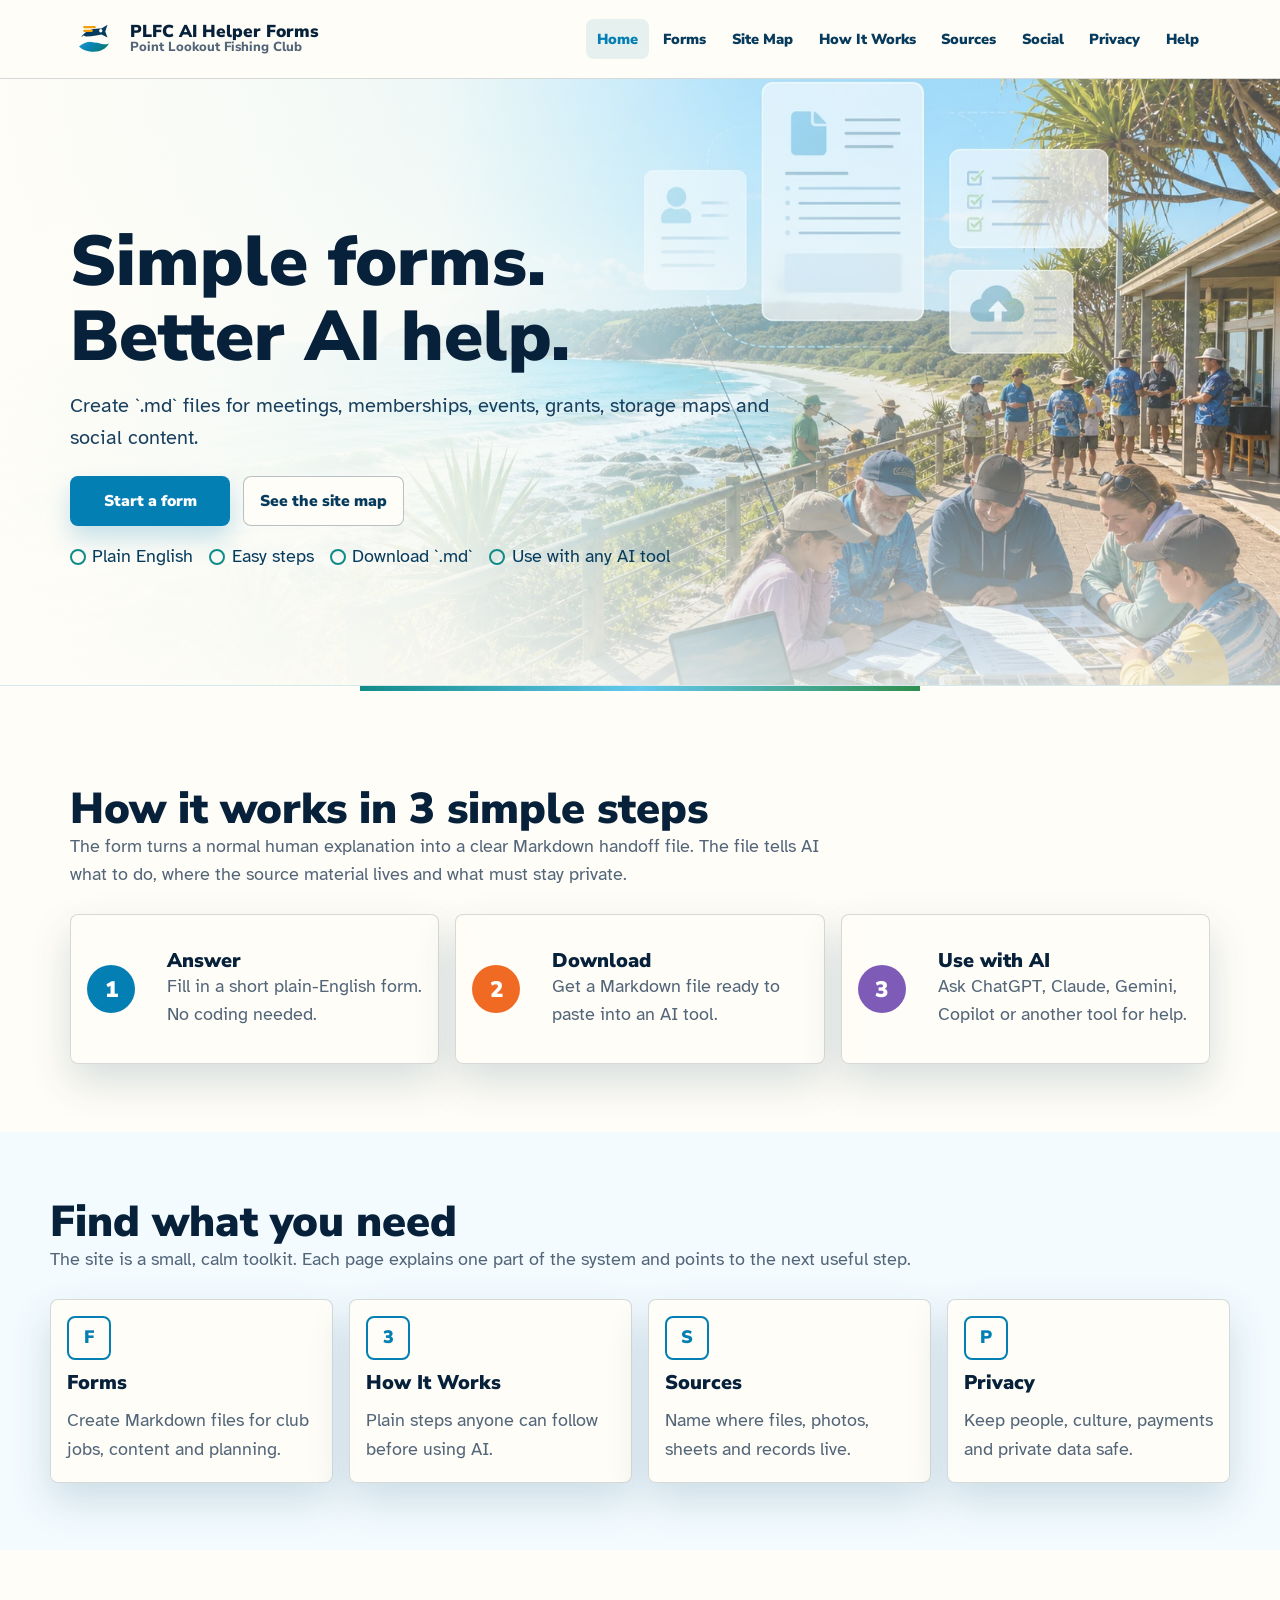
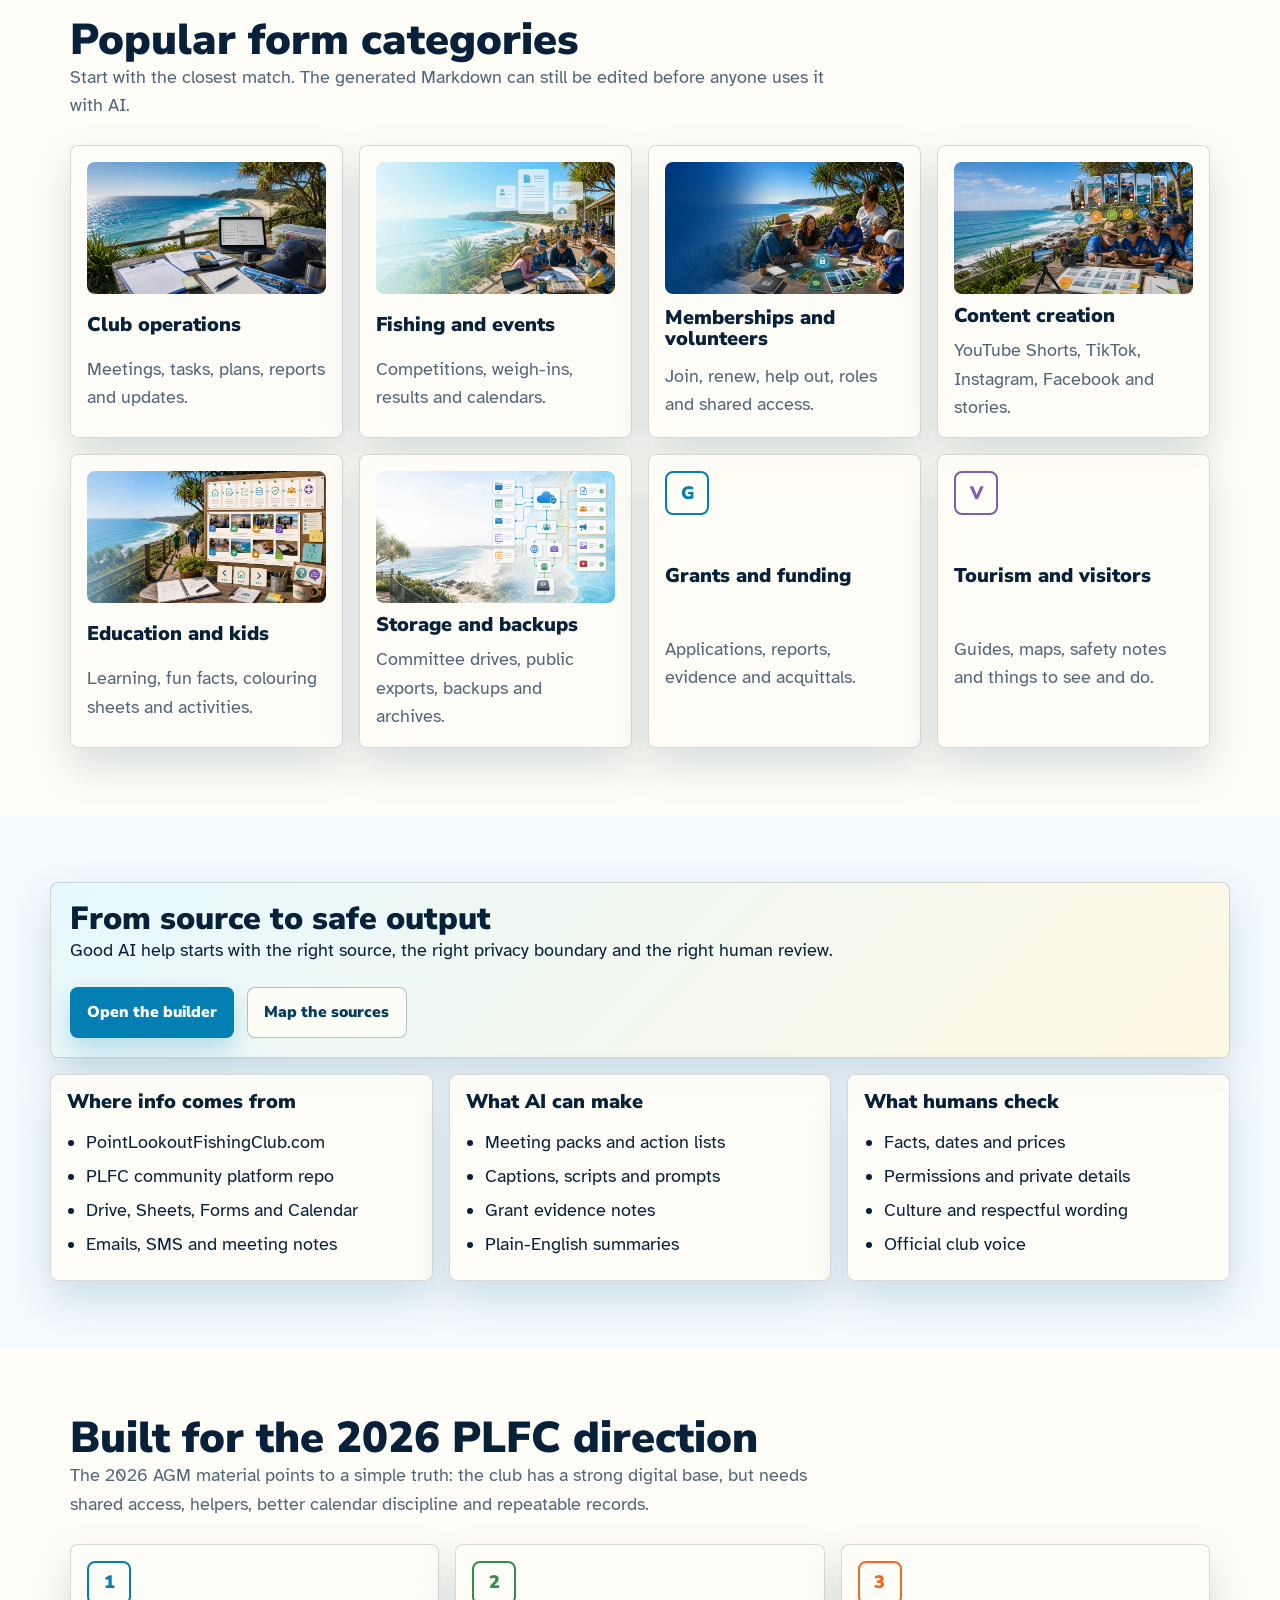
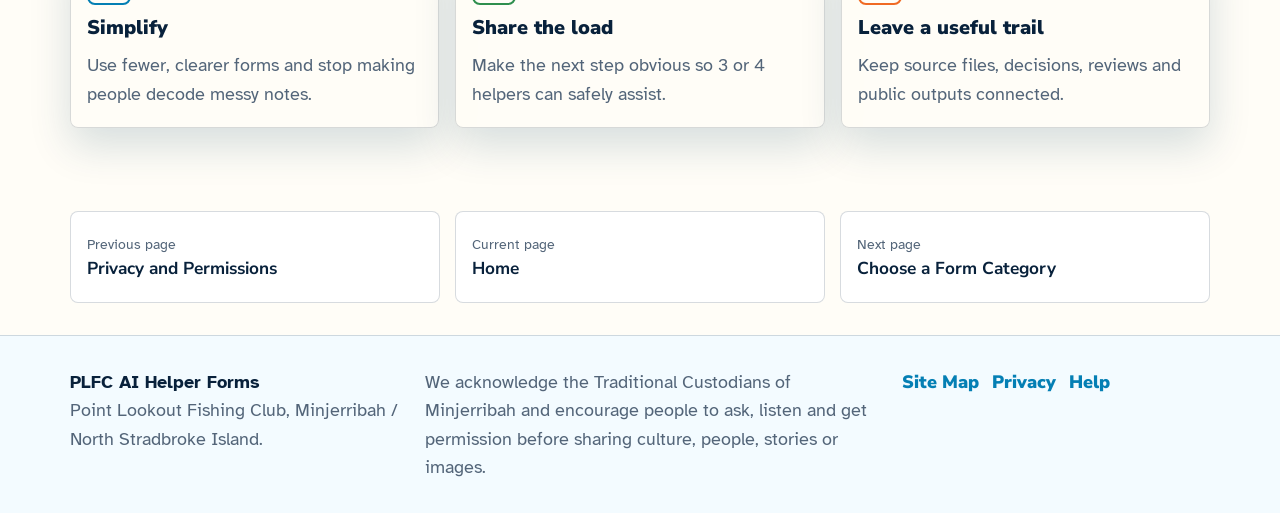
==== index.html @ 78226b27 "Create PLFC AI helper forms site" ====
<!doctype html>
<html lang="en-AU">
  <head>
    <meta charset="utf-8">
    <meta name="viewport" content="width=device-width, initial-scale=1">
    <meta name="description" content="Plain-English Point Lookout Fishing Club forms that create AI-ready Markdown files for meetings, memberships, events, grants, storage maps and social content.">
    <meta property="og:title" content="PLFC AI Helper Forms">
    <meta property="og:description" content="Simple forms. Better AI help. Create .md files for club work, content and community records.">
    <meta property="og:image" content="assets/hero-home.webp">
    <title>PLFC AI Helper Forms</title>
    <link rel="icon" type="image/svg+xml" href="assets/favicon.svg">
    <link rel="preconnect" href="https://fonts.googleapis.com">
    <link rel="preconnect" href="https://fonts.gstatic.com" crossorigin>
    <link href="https://fonts.googleapis.com/css2?family=Atkinson+Hyperlegible:wght@400;700&family=Nunito+Sans:wght@700;800;900&display=swap" rel="stylesheet">
    <link rel="stylesheet" href="styles.css">
  </head>
  <body>
    <a class="skip-link" href="#main">Skip to content</a>
    <header class="site-header">
      <nav class="nav" aria-label="Main navigation">
        <a class="brand-mark" href="index.html" aria-label="PLFC AI Helper Forms home">
          <img src="assets/favicon.svg" alt="" width="48" height="48">
          <span class="brand-text"><strong>PLFC AI Helper Forms</strong><span>Point Lookout Fishing Club</span></span>
        </a>
        <button class="nav-toggle" type="button" aria-expanded="false" aria-controls="nav-links">Menu</button>
        <div class="nav-links" id="nav-links">
          <a href="index.html" aria-current="page">Home</a>
          <a href="pages/forms.html">Forms</a>
          <a href="pages/site-map.html">Site Map</a>
          <a href="pages/how-it-works.html">How It Works</a>
          <a href="pages/source-storage.html">Sources</a>
          <a href="pages/social-content.html">Social</a>
          <a href="pages/privacy-permissions.html">Privacy</a>
          <a href="pages/help.html">Help</a>
        </div>
      </nav>
    </header>

    <main id="main">
      <section class="hero" aria-labelledby="hero-title">
        <img class="hero-image" src="assets/hero-home.webp" alt="Daylight Point Lookout shoreline with a fishing club group reviewing simple AI helper forms" width="1792" height="1024">
        <div class="hero-tint"></div>
        <div class="hero-copy">
          <h1 id="hero-title">Simple forms. Better AI help.</h1>
          <p class="hero-lede">Create `.md` files for meetings, memberships, events, grants, storage maps and social content.</p>
          <div class="hero-actions">
            <a class="button primary" href="pages/forms.html">Start a form</a>
            <a class="button secondary" href="pages/site-map.html">See the site map</a>
          </div>
          <ul class="quick-points" aria-label="Quick benefits">
            <li>Plain English</li>
            <li>Easy steps</li>
            <li>Download `.md`</li>
            <li>Use with any AI tool</li>
          </ul>
        </div>
      </section>
      <div class="wave-divider" aria-hidden="true"></div>

      <section class="section" aria-labelledby="steps-title">
        <div class="section-heading">
          <h2 id="steps-title">How it works in 3 simple steps</h2>
          <p>The form turns a normal human explanation into a clear Markdown handoff file. The file tells AI what to do, where the source material lives and what must stay private.</p>
        </div>
        <div class="step-grid">
          <article class="step-card">
            <span class="step-number">1</span>
            <div>
              <h3>Answer</h3>
              <p>Fill in a short plain-English form. No coding needed.</p>
            </div>
          </article>
          <article class="step-card">
            <span class="step-number">2</span>
            <div>
              <h3>Download</h3>
              <p>Get a Markdown file ready to paste into an AI tool.</p>
            </div>
          </article>
          <article class="step-card">
            <span class="step-number">3</span>
            <div>
              <h3>Use with AI</h3>
              <p>Ask ChatGPT, Claude, Gemini, Copilot or another tool for help.</p>
            </div>
          </article>
        </div>
      </section>

      <section class="section tint" aria-labelledby="map-title">
        <div class="section-heading">
          <h2 id="map-title">Find what you need</h2>
          <p>The site is a small, calm toolkit. Each page explains one part of the system and points to the next useful step.</p>
        </div>
        <div class="sitemap-grid">
          <a class="page-card" href="pages/forms.html">
            <span class="card-icon">F</span>
            <h3>Forms</h3>
            <p>Create Markdown files for club jobs, content and planning.</p>
          </a>
          <a class="page-card" href="pages/how-it-works.html">
            <span class="card-icon">3</span>
            <h3>How It Works</h3>
            <p>Plain steps anyone can follow before using AI.</p>
          </a>
          <a class="page-card" href="pages/source-storage.html">
            <span class="card-icon">S</span>
            <h3>Sources</h3>
            <p>Name where files, photos, sheets and records live.</p>
          </a>
          <a class="page-card" href="pages/privacy-permissions.html">
            <span class="card-icon">P</span>
            <h3>Privacy</h3>
            <p>Keep people, culture, payments and private data safe.</p>
          </a>
        </div>
      </section>

      <section class="section" aria-labelledby="forms-title">
        <div class="section-heading">
          <h2 id="forms-title">Popular form categories</h2>
          <p>Start with the closest match. The generated Markdown can still be edited before anyone uses it with AI.</p>
        </div>
        <div class="form-grid">
          <article class="card">
            <img src="assets/hero-forms.webp" alt="Forms, notes and club materials on a coastal table" width="1792" height="1024">
            <h3>Club operations</h3>
            <p>Meetings, tasks, plans, reports and updates.</p>
          </article>
          <article class="card">
            <img src="assets/hero-home.webp" alt="Fishing club group near the shoreline" width="1792" height="1024">
            <h3>Fishing and events</h3>
            <p>Competitions, weigh-ins, results and calendars.</p>
          </article>
          <article class="card">
            <img src="assets/hero-privacy.webp" alt="Community group discussing permission and privacy by the coast" width="1792" height="1024">
            <h3>Memberships and volunteers</h3>
            <p>Join, renew, help out, roles and shared access.</p>
          </article>
          <article class="card">
            <img src="assets/hero-social.webp" alt="Fishing club social media content planning table by the sea" width="1792" height="1024">
            <h3>Content creation</h3>
            <p>YouTube Shorts, TikTok, Instagram, Facebook and stories.</p>
          </article>
          <article class="card">
            <img src="assets/hero-sitemap.webp" alt="Noticeboard cards and page map by a coastal walking track" width="1792" height="1024">
            <h3>Education and kids</h3>
            <p>Learning, fun facts, colouring sheets and activities.</p>
          </article>
          <article class="card">
            <img src="assets/hero-storage.webp" alt="Source and storage map over a shoreline background" width="1792" height="1024">
            <h3>Storage and backups</h3>
            <p>Committee drives, public exports, backups and archives.</p>
          </article>
          <article class="card">
            <span class="card-icon">G</span>
            <h3>Grants and funding</h3>
            <p>Applications, reports, evidence and acquittals.</p>
          </article>
          <article class="card">
            <span class="card-icon">V</span>
            <h3>Tourism and visitors</h3>
            <p>Guides, maps, safety notes and things to see and do.</p>
          </article>
        </div>
      </section>

      <section class="section tint" aria-labelledby="workflow-title">
        <div class="workflow">
          <div class="notice-panel">
            <h2 id="workflow-title">From source to safe output</h2>
            <p>Good AI help starts with the right source, the right privacy boundary and the right human review.</p>
            <div class="inline-actions">
              <a class="button primary" href="pages/forms.html">Open the builder</a>
              <a class="button secondary" href="pages/source-storage.html">Map the sources</a>
            </div>
          </div>
          <div class="source-grid">
            <article class="source-card">
              <h3>Where info comes from</h3>
              <ul>
                <li>PointLookoutFishingClub.com</li>
                <li>PLFC community platform repo</li>
                <li>Drive, Sheets, Forms and Calendar</li>
                <li>Emails, SMS and meeting notes</li>
              </ul>
            </article>
            <article class="source-card">
              <h3>What AI can make</h3>
              <ul>
                <li>Meeting packs and action lists</li>
                <li>Captions, scripts and prompts</li>
                <li>Grant evidence notes</li>
                <li>Plain-English summaries</li>
              </ul>
            </article>
            <article class="source-card">
              <h3>What humans check</h3>
              <ul>
                <li>Facts, dates and prices</li>
                <li>Permissions and private details</li>
                <li>Culture and respectful wording</li>
                <li>Official club voice</li>
              </ul>
            </article>
          </div>
        </div>
      </section>

      <section class="section" aria-labelledby="direction-title">
        <div class="section-heading">
          <h2 id="direction-title">Built for the 2026 PLFC direction</h2>
          <p>The 2026 AGM material points to a simple truth: the club has a strong digital base, but needs shared access, helpers, better calendar discipline and repeatable records.</p>
        </div>
        <div class="source-grid">
          <article class="info-card">
            <span class="mini-icon">1</span>
            <h3>Simplify</h3>
            <p>Use fewer, clearer forms and stop making people decode messy notes.</p>
          </article>
          <article class="info-card">
            <span class="mini-icon">2</span>
            <h3>Share the load</h3>
            <p>Make the next step obvious so 3 or 4 helpers can safely assist.</p>
          </article>
          <article class="info-card">
            <span class="mini-icon">3</span>
            <h3>Leave a useful trail</h3>
            <p>Keep source files, decisions, reviews and public outputs connected.</p>
          </article>
        </div>
      </section>

      <nav class="page-trail" aria-label="Page navigation">
        <a href="pages/privacy-permissions.html"><span>Previous page</span><strong>Privacy and Permissions</strong></a>
        <a href="index.html" aria-current="page"><span>Current page</span><strong>Home</strong></a>
        <a href="pages/forms.html"><span>Next page</span><strong>Choose a Form Category</strong></a>
      </nav>
    </main>

    <footer class="site-footer">
      <div class="footer-inner">
        <div>
          <strong>PLFC AI Helper Forms</strong>
          <p>Point Lookout Fishing Club, Minjerribah / North Stradbroke Island.</p>
        </div>
        <p>We acknowledge the Traditional Custodians of Minjerribah and encourage people to ask, listen and get permission before sharing culture, people, stories or images.</p>
        <div class="footer-links">
          <a href="pages/site-map.html">Site Map</a>
          <a href="pages/privacy-permissions.html">Privacy</a>
          <a href="pages/help.html">Help</a>
        </div>
      </div>
    </footer>
    <button class="to-top" type="button" data-to-top>Back to top</button>
    <script src="script.js"></script>
  </body>
</html>
---- styles.css ----
:root {
  --ink: #08213b;
  --deep: #063b5d;
  --ocean: #047fb4;
  --sky: #63c9ee;
  --pale-sky: #dff6ff;
  --teal: #118b88;
  --green: #2f8f4e;
  --leaf: #78b84f;
  --gold: #f5a623;
  --orange: #f06a24;
  --purple: #7f5bb8;
  --sand: #fff6df;
  --shell: #fffdf7;
  --soft: #f3fbff;
  --line: rgba(8, 33, 59, 0.16);
  --line-strong: rgba(8, 33, 59, 0.28);
  --muted: #536579;
  --shadow: 0 18px 42px rgba(7, 64, 92, 0.16);
  --heading: "Nunito Sans", "Avenir Next", Arial, sans-serif;
  --body: "Atkinson Hyperlegible", "Source Sans 3", Arial, sans-serif;
  --mono: "Cascadia Mono", "Consolas", monospace;
  --max-width: 1180px;
  --radius: 8px;
}

* {
  box-sizing: border-box;
}

html {
  scroll-behavior: smooth;
  scroll-padding-top: 6rem;
}

body {
  margin: 0;
  background: var(--shell);
  color: var(--ink);
  font-family: var(--body);
  font-size: 18px;
  line-height: 1.58;
}

img {
  display: block;
  height: auto;
  max-width: 100%;
}

a {
  color: inherit;
}

code,
pre,
.markdown-output {
  font-family: var(--mono);
}

[hidden] {
  display: none !important;
}

.skip-link {
  background: var(--gold);
  color: var(--ink);
  font-weight: 800;
  left: 1rem;
  padding: 0.7rem 0.9rem;
  position: absolute;
  top: -4rem;
  z-index: 50;
}

.skip-link:focus {
  top: 1rem;
}

.site-header {
  background: rgba(255, 253, 247, 0.94);
  border-bottom: 1px solid var(--line);
  position: sticky;
  top: 0;
  z-index: 20;
}

.nav {
  align-items: center;
  display: flex;
  gap: 1rem;
  justify-content: space-between;
  margin: 0 auto;
  max-width: var(--max-width);
  min-height: 78px;
  padding: 0.75rem 1.25rem;
}

.brand-mark {
  align-items: center;
  display: inline-flex;
  gap: 0.75rem;
  text-decoration: none;
}

.brand-mark img {
  height: 48px;
  width: 48px;
}

.brand-text {
  display: grid;
  font-family: var(--heading);
  line-height: 1.05;
}

.brand-text strong {
  font-size: 1.08rem;
  font-weight: 900;
}

.brand-text span {
  color: var(--muted);
  font-size: 0.82rem;
  font-weight: 800;
}

.nav-links {
  align-items: center;
  display: flex;
  flex-wrap: wrap;
  gap: 0.2rem;
}

.nav-links a {
  border-radius: var(--radius);
  color: var(--deep);
  font-family: var(--heading);
  font-size: 0.91rem;
  font-weight: 900;
  padding: 0.55rem 0.7rem;
  text-decoration: none;
}

.nav-links a:hover,
.nav-links a:focus,
.nav-links a[aria-current="page"] {
  background: rgba(4, 127, 180, 0.1);
  color: var(--ocean);
}

.nav-toggle {
  background: var(--shell);
  border: 1px solid var(--line-strong);
  border-radius: var(--radius);
  color: var(--deep);
  display: none;
  font-family: var(--heading);
  font-weight: 900;
  min-height: 42px;
  padding: 0.55rem 0.75rem;
}

.hero,
.page-hero {
  align-items: center;
  display: grid;
  min-height: 640px;
  overflow: hidden;
  position: relative;
}

.hero-image,
.hero-tint {
  height: 100%;
  inset: 0;
  position: absolute;
  width: 100%;
}

.hero-image {
  object-fit: cover;
  object-position: center;
}

.hero-tint {
  background:
    linear-gradient(90deg, rgba(255, 253, 247, 0.94) 0%, rgba(255, 253, 247, 0.77) 34%, rgba(223, 246, 255, 0.36) 58%, rgba(255, 253, 247, 0.08) 100%),
    linear-gradient(0deg, rgba(255, 253, 247, 0.82) 0%, rgba(255, 253, 247, 0.08) 42%, rgba(255, 253, 247, 0.24) 100%);
}

.page-hero .hero-tint {
  background:
    linear-gradient(90deg, rgba(255, 253, 247, 0.95) 0%, rgba(255, 253, 247, 0.78) 38%, rgba(223, 246, 255, 0.28) 68%, rgba(255, 253, 247, 0.05) 100%),
    linear-gradient(0deg, rgba(255, 253, 247, 0.7), rgba(255, 253, 247, 0.1));
}

.hero-copy {
  margin: 0 auto;
  max-width: var(--max-width);
  padding: 6rem 1.25rem 5rem;
  position: relative;
  width: 100%;
  z-index: 1;
}

.hero-copy > * {
  max-width: 700px;
}

h1,
h2,
h3 {
  font-family: var(--heading);
  letter-spacing: 0;
  line-height: 1.06;
  margin: 0;
}

h1 {
  font-size: 4.4rem;
  font-weight: 900;
}

h2 {
  font-size: 2.7rem;
  font-weight: 900;
}

h3 {
  font-size: 1.24rem;
  font-weight: 900;
}

p {
  margin: 0;
}

.hero-lede {
  color: #183f5d;
  font-size: 1.24rem;
  margin-top: 1rem;
}

.hero-actions,
.inline-actions,
.builder-actions {
  align-items: center;
  display: flex;
  flex-wrap: wrap;
  gap: 0.8rem;
  margin-top: 1.4rem;
}

.button {
  align-items: center;
  border: 1px solid transparent;
  border-radius: var(--radius);
  cursor: pointer;
  display: inline-flex;
  font-family: var(--heading);
  font-size: 0.98rem;
  font-weight: 900;
  justify-content: center;
  min-height: 48px;
  min-width: 10rem;
  padding: 0.75rem 1rem;
  text-decoration: none;
}

.button.primary {
  background: var(--ocean);
  color: white;
  box-shadow: 0 12px 24px rgba(4, 127, 180, 0.22);
}

.button.secondary {
  background: rgba(255, 253, 247, 0.88);
  border-color: var(--line-strong);
  color: var(--deep);
}

.button.gold {
  background: var(--gold);
  color: var(--ink);
}

.button.danger {
  background: rgba(240, 106, 36, 0.08);
  border-color: rgba(240, 106, 36, 0.35);
  color: #9b3c13;
}

.quick-points {
  align-items: center;
  color: var(--deep);
  display: flex;
  flex-wrap: wrap;
  gap: 0.45rem 1rem;
  margin-top: 1rem;
  padding: 0;
}

.quick-points li {
  align-items: center;
  display: inline-flex;
  gap: 0.4rem;
  list-style: none;
}

.quick-points li::before {
  border: 2px solid var(--teal);
  border-radius: 50%;
  content: "";
  height: 12px;
  width: 12px;
}

.wave-divider {
  background: var(--shell);
  border-top: 1px solid rgba(4, 127, 180, 0.16);
  height: 34px;
  margin-top: -34px;
  position: relative;
  z-index: 2;
}

.wave-divider::before {
  background: linear-gradient(90deg, var(--teal), var(--sky), var(--green));
  content: "";
  display: block;
  height: 5px;
  margin: 0 auto;
  width: min(560px, 72%);
}

.section,
.page-trail,
.footer-inner {
  margin: 0 auto;
  max-width: var(--max-width);
  padding-left: 1.25rem;
  padding-right: 1.25rem;
}

.section {
  padding-bottom: 4.2rem;
  padding-top: 4.2rem;
}

.section.tint {
  background: var(--soft);
  max-width: none;
}

.section.tint > * {
  margin-left: auto;
  margin-right: auto;
  max-width: var(--max-width);
}

.section-heading {
  margin-bottom: 1.6rem;
  max-width: 780px;
}

.section-heading p,
.card p,
.info-card p,
.step-card p,
.source-card p,
.plain-list p,
.page-card p,
.form-note,
.footer-inner p {
  color: var(--muted);
}

.step-grid {
  display: grid;
  gap: 1rem;
  grid-template-columns: repeat(3, minmax(0, 1fr));
}

.step-card,
.card,
.info-card,
.source-card,
.page-card,
.builder-form,
.output-panel,
.notice-panel {
  background: rgba(255, 253, 247, 0.9);
  border: 1px solid var(--line);
  border-radius: var(--radius);
  box-shadow: var(--shadow);
}

.step-card {
  align-items: center;
  display: grid;
  gap: 1rem;
  grid-template-columns: 64px minmax(0, 1fr);
  min-height: 150px;
  padding: 1rem;
}

.step-number {
  align-items: center;
  background: var(--ocean);
  border-radius: 50%;
  color: white;
  display: inline-flex;
  font-family: var(--heading);
  font-size: 1.4rem;
  font-weight: 900;
  height: 48px;
  justify-content: center;
  width: 48px;
}

.step-card:nth-child(2) .step-number {
  background: var(--orange);
}

.step-card:nth-child(3) .step-number {
  background: var(--purple);
}

.card-grid,
.form-grid,
.source-grid,
.sitemap-grid {
  display: grid;
  gap: 1rem;
}

.sitemap-grid {
  grid-template-columns: repeat(4, minmax(0, 1fr));
}

.form-grid {
  grid-template-columns: repeat(4, minmax(0, 1fr));
}

.source-grid {
  grid-template-columns: repeat(3, minmax(0, 1fr));
}

.card,
.info-card,
.source-card,
.page-card {
  display: grid;
  gap: 0.65rem;
  min-height: 184px;
  overflow-wrap: anywhere;
  padding: 1rem;
  text-decoration: none;
}

.card img {
  border-radius: var(--radius);
  height: 132px;
  object-fit: cover;
  width: 100%;
}

.card-icon,
.mini-icon {
  align-items: center;
  border: 2px solid currentColor;
  border-radius: var(--radius);
  color: var(--ocean);
  display: inline-flex;
  font-family: var(--heading);
  font-weight: 900;
  height: 44px;
  justify-content: center;
  width: 44px;
}

.card:nth-child(2n) .card-icon,
.info-card:nth-child(2n) .mini-icon {
  color: var(--green);
}

.card:nth-child(3n) .card-icon,
.info-card:nth-child(3n) .mini-icon {
  color: var(--orange);
}

.card:nth-child(4n) .card-icon,
.info-card:nth-child(4n) .mini-icon {
  color: var(--purple);
}

.workflow {
  display: grid;
  gap: 1rem;
  grid-template-columns: 1fr;
}

.plain-list {
  display: grid;
  gap: 0.8rem;
}

.plain-list article {
  border-left: 5px solid var(--ocean);
  padding: 0.45rem 0 0.45rem 0.9rem;
}

.plain-list article:nth-child(2) {
  border-left-color: var(--green);
}

.plain-list article:nth-child(3) {
  border-left-color: var(--gold);
}

.plain-list article:nth-child(4) {
  border-left-color: var(--purple);
}

.notice-panel {
  background:
    linear-gradient(135deg, rgba(223, 246, 255, 0.78), rgba(255, 246, 223, 0.78)),
    var(--shell);
  padding: 1.2rem;
}

.notice-panel h2 {
  font-size: 2rem;
}

.notice-panel ul,
.source-card ul,
.info-card ul {
  margin: 0;
  padding-left: 1.2rem;
}

.notice-panel li,
.source-card li,
.info-card li {
  margin: 0.35rem 0;
}

.builder-layout {
  display: grid;
  gap: 1.1rem;
  grid-template-columns: minmax(0, 0.98fr) minmax(330px, 0.82fr);
}

.builder-form,
.output-panel {
  padding: 1rem;
}

.builder-form fieldset {
  border: 1px solid var(--line);
  border-radius: var(--radius);
  margin: 0 0 1rem;
  padding: 1rem;
}

.builder-form legend,
.output-panel label {
  color: var(--deep);
  font-family: var(--heading);
  font-size: 1.1rem;
  font-weight: 900;
  padding: 0 0.35rem;
}

.builder-form label {
  color: var(--ink);
  display: grid;
  font-family: var(--heading);
  font-size: 0.95rem;
  font-weight: 900;
  gap: 0.34rem;
  margin-bottom: 0.82rem;
}

.field-grid {
  display: grid;
  gap: 0.8rem;
  grid-template-columns: repeat(2, minmax(0, 1fr));
}

input,
select,
textarea {
  background: white;
  border: 1px solid var(--line-strong);
  border-radius: var(--radius);
  color: var(--ink);
  font-size: 0.95rem;
  line-height: 1.45;
  width: 100%;
}

input,
select {
  min-height: 42px;
  padding: 0.65rem 0.72rem;
}

textarea {
  min-height: 96px;
  padding: 0.72rem;
  resize: vertical;
}

input:focus,
select:focus,
textarea:focus,
button:focus,
a:focus {
  outline: 3px solid rgba(4, 127, 180, 0.35);
  outline-offset: 2px;
}

.markdown-output {
  min-height: 860px;
  white-space: pre;
}

.status {
  color: var(--green);
  min-height: 1.5rem;
}

.template-strip {
  display: flex;
  flex-wrap: wrap;
  gap: 0.55rem;
  margin: 1rem 0;
}

.template-chip {
  background: white;
  border: 1px solid var(--line);
  border-radius: var(--radius);
  color: var(--deep);
  font-family: var(--heading);
  font-weight: 900;
  padding: 0.5rem 0.72rem;
}

.page-trail {
  display: grid;
  gap: 0.9rem;
  grid-template-columns: repeat(3, minmax(0, 1fr));
  padding-bottom: 2rem;
  padding-top: 1rem;
}

.page-trail a {
  align-content: center;
  background: white;
  border: 1px solid var(--line);
  border-radius: var(--radius);
  display: grid;
  gap: 0.28rem;
  min-height: 92px;
  padding: 1rem;
  text-decoration: none;
}

.page-trail a:hover,
.page-trail a:focus {
  border-color: var(--ocean);
  box-shadow: var(--shadow);
}

.page-trail span {
  color: var(--muted);
  font-size: 0.85rem;
}

.page-trail strong {
  color: var(--ink);
  font-family: var(--heading);
  font-size: 1.08rem;
  line-height: 1.18;
}

.site-footer {
  background: #f3fbff;
  border-top: 1px solid var(--line);
}

.footer-inner {
  align-items: start;
  display: grid;
  gap: 1rem;
  grid-template-columns: 1.1fr 1.5fr 1fr;
  padding-bottom: 2rem;
  padding-top: 2rem;
}

.footer-links {
  display: flex;
  flex-wrap: wrap;
  gap: 0.8rem;
}

.footer-links a {
  color: var(--ocean);
  font-family: var(--heading);
  font-weight: 900;
  text-decoration: none;
}

.to-top {
  background: var(--sky);
  border: 1px solid rgba(8, 33, 59, 0.22);
  border-radius: 50%;
  bottom: 1rem;
  box-shadow: var(--shadow);
  color: var(--ink);
  cursor: pointer;
  display: none;
  font-family: var(--heading);
  font-weight: 900;
  height: 76px;
  position: fixed;
  right: 1rem;
  width: 76px;
  z-index: 30;
}

.to-top.is-visible {
  display: block;
}

@media (max-width: 1040px) {
  .sitemap-grid,
  .form-grid,
  .source-grid {
    grid-template-columns: repeat(2, minmax(0, 1fr));
  }

  .workflow,
  .builder-layout {
    grid-template-columns: 1fr;
  }

  .markdown-output {
    min-height: 520px;
  }
}

@media (max-width: 760px) {
  body {
    font-size: 16px;
  }

  .nav {
    min-height: 70px;
  }

  .brand-text span {
    display: none;
  }

  .nav-toggle {
    display: inline-flex;
  }

  .nav-links {
    align-items: stretch;
    background: var(--shell);
    border: 1px solid var(--line);
    border-radius: var(--radius);
    display: none;
    flex-direction: column;
    left: 1rem;
    padding: 0.85rem;
    position: absolute;
    right: 1rem;
    top: 70px;
  }

  .nav-links.is-open {
    display: flex;
  }

  .hero,
  .page-hero {
    min-height: 560px;
  }

  .hero-copy {
    padding-bottom: 4rem;
    padding-top: 4rem;
  }

  h1 {
    font-size: 2.7rem;
  }

  h2 {
    font-size: 2rem;
  }

  .step-grid,
  .sitemap-grid,
  .form-grid,
  .source-grid,
  .field-grid,
  .page-trail,
  .footer-inner {
    grid-template-columns: 1fr;
  }

  .step-card {
    grid-template-columns: 54px minmax(0, 1fr);
  }

  .to-top {
    height: 64px;
    width: 64px;
  }
}
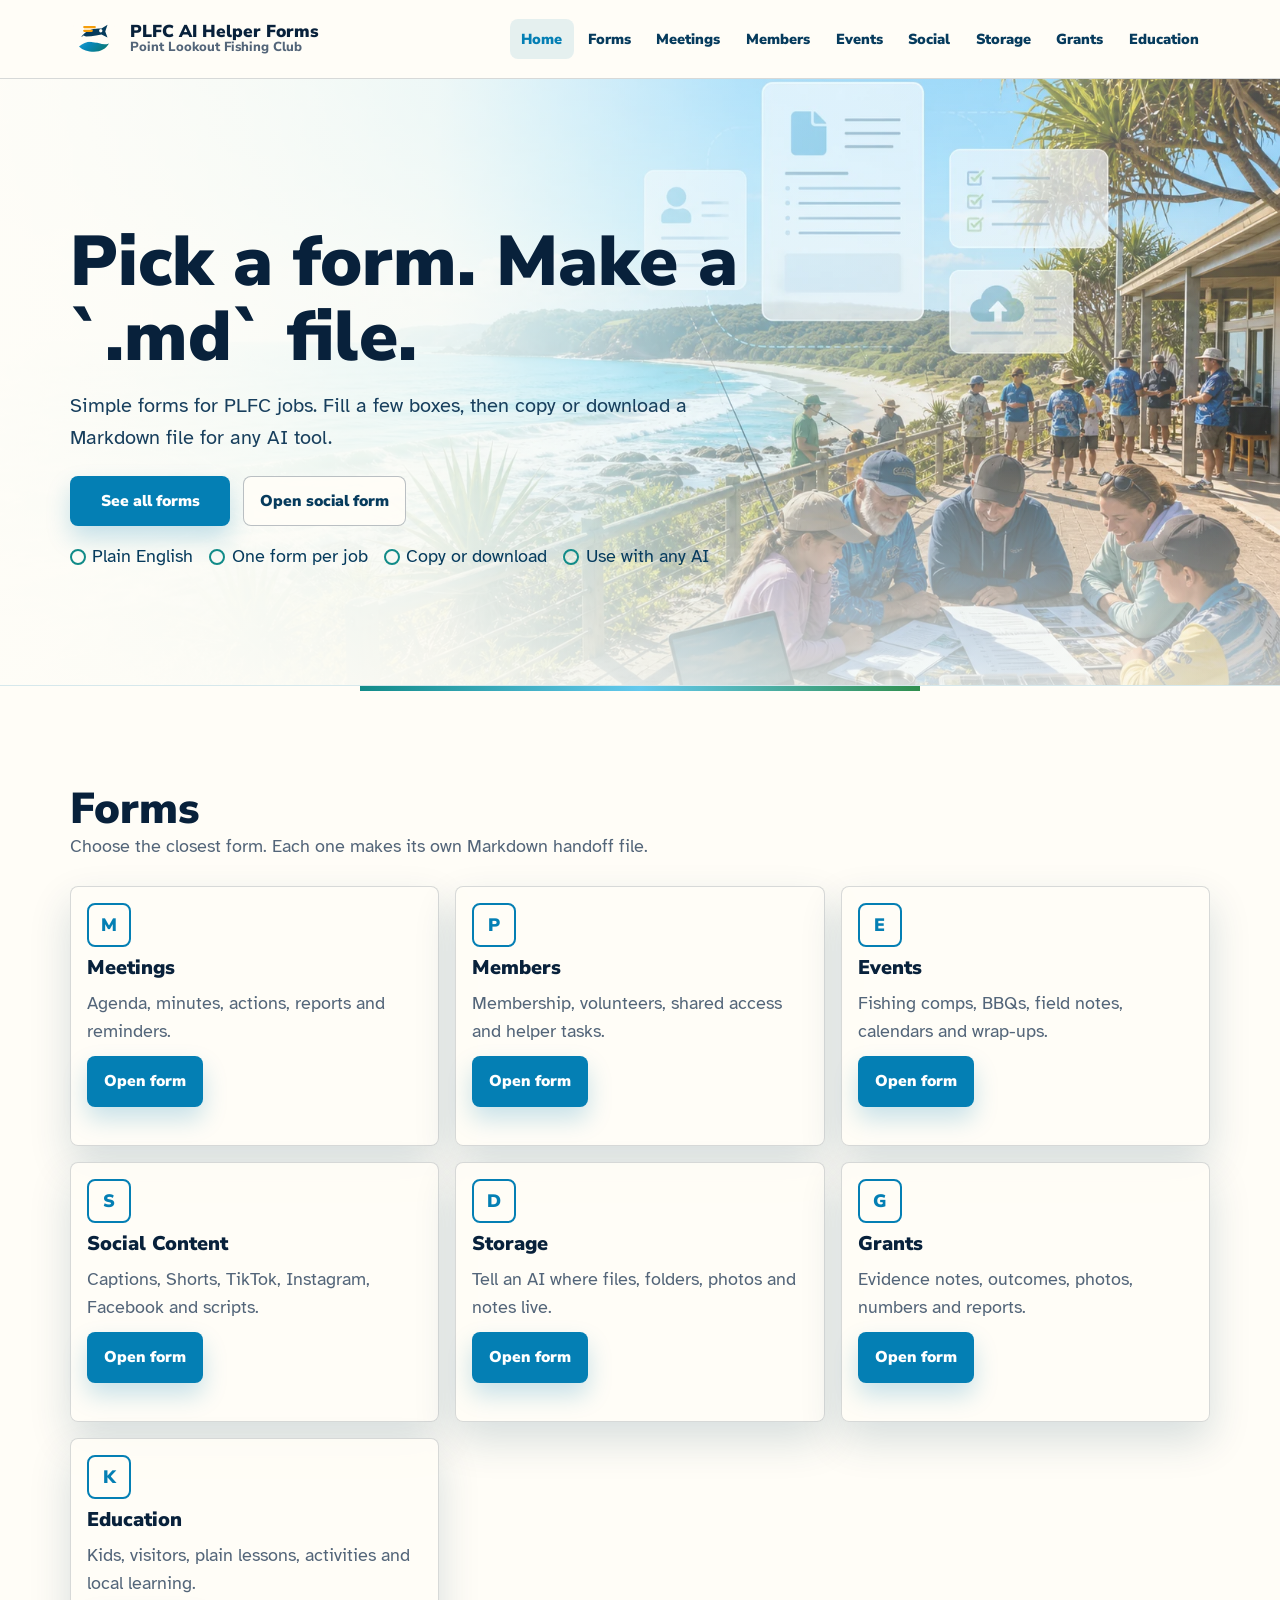
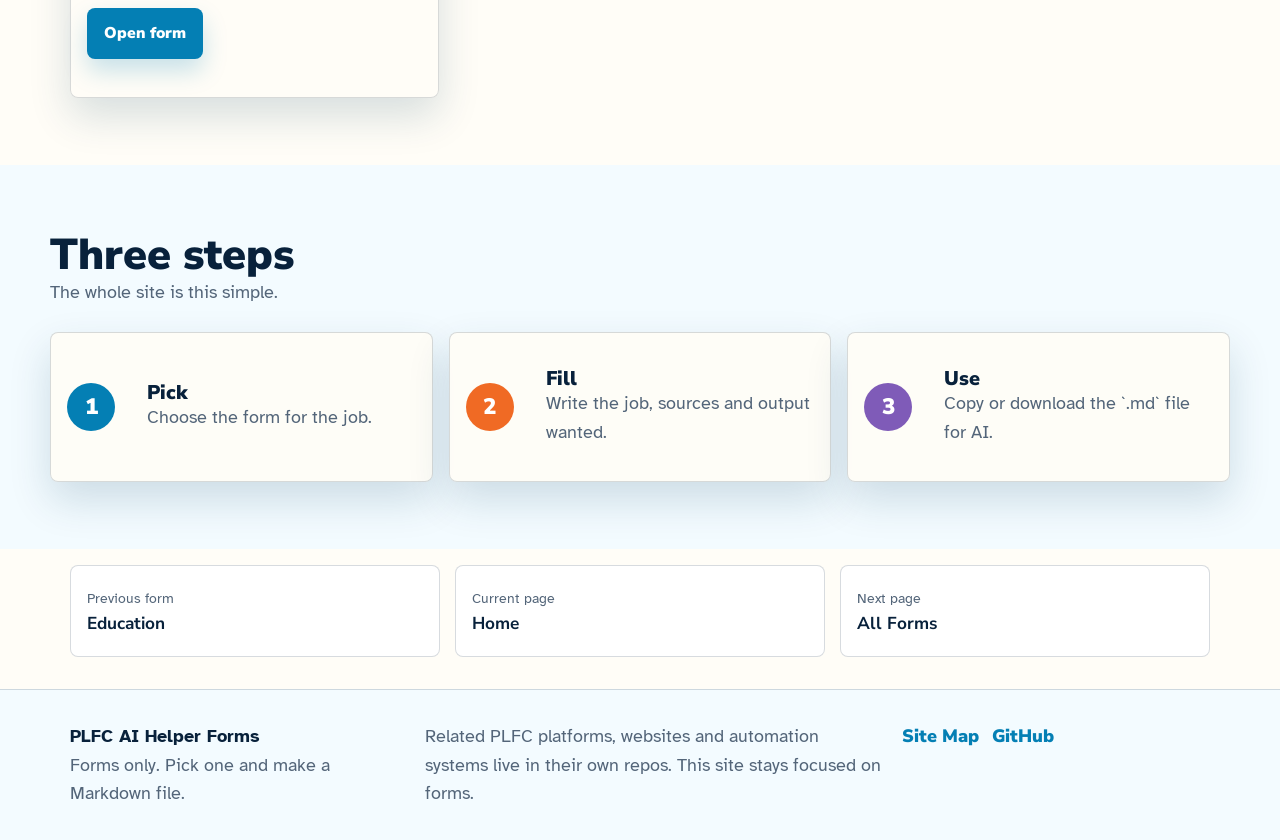
==== commit 80ebdc3b: "Refocus site on separate simple forms" ====
--- a/index.html
+++ b/index.html
@@ -3,9 +3,9 @@
   <head>
     <meta charset="utf-8">
     <meta name="viewport" content="width=device-width, initial-scale=1">
-    <meta name="description" content="Plain-English Point Lookout Fishing Club forms that create AI-ready Markdown files for meetings, memberships, events, grants, storage maps and social content.">
+    <meta name="description" content="Simple PLFC forms that create AI-ready Markdown files.">
     <meta property="og:title" content="PLFC AI Helper Forms">
-    <meta property="og:description" content="Simple forms. Better AI help. Create .md files for club work, content and community records.">
+    <meta property="og:description" content="Pick a form. Fill a few boxes. Download a .md file.">
     <meta property="og:image" content="assets/hero-home.webp">
     <title>PLFC AI Helper Forms</title>
     <link rel="icon" type="image/svg+xml" href="assets/favicon.svg">
@@ -26,229 +26,80 @@
         <div class="nav-links" id="nav-links">
           <a href="index.html" aria-current="page">Home</a>
           <a href="pages/forms.html">Forms</a>
-          <a href="pages/site-map.html">Site Map</a>
-          <a href="pages/how-it-works.html">How It Works</a>
-          <a href="pages/source-storage.html">Sources</a>
-          <a href="pages/social-content.html">Social</a>
-          <a href="pages/privacy-permissions.html">Privacy</a>
-          <a href="pages/help.html">Help</a>
+          <a href="pages/forms/meetings.html">Meetings</a>
+          <a href="pages/forms/memberships.html">Members</a>
+          <a href="pages/forms/events.html">Events</a>
+          <a href="pages/forms/social-content.html">Social</a>
+          <a href="pages/forms/storage.html">Storage</a>
+          <a href="pages/forms/grants.html">Grants</a>
+          <a href="pages/forms/education.html">Education</a>
         </div>
       </nav>
     </header>
 
     <main id="main">
       <section class="hero" aria-labelledby="hero-title">
-        <img class="hero-image" src="assets/hero-home.webp" alt="Daylight Point Lookout shoreline with a fishing club group reviewing simple AI helper forms" width="1792" height="1024">
+        <img class="hero-image" src="assets/hero-home.webp" alt="Daylight Point Lookout shoreline with simple AI helper forms" width="1792" height="1024">
         <div class="hero-tint"></div>
         <div class="hero-copy">
-          <h1 id="hero-title">Simple forms. Better AI help.</h1>
-          <p class="hero-lede">Create `.md` files for meetings, memberships, events, grants, storage maps and social content.</p>
+          <h1 id="hero-title">Pick a form. Make a `.md` file.</h1>
+          <p class="hero-lede">Simple forms for PLFC jobs. Fill a few boxes, then copy or download a Markdown file for any AI tool.</p>
           <div class="hero-actions">
-            <a class="button primary" href="pages/forms.html">Start a form</a>
-            <a class="button secondary" href="pages/site-map.html">See the site map</a>
+            <a class="button primary" href="pages/forms.html">See all forms</a>
+            <a class="button secondary" href="pages/forms/social-content.html">Open social form</a>
           </div>
           <ul class="quick-points" aria-label="Quick benefits">
             <li>Plain English</li>
-            <li>Easy steps</li>
-            <li>Download `.md`</li>
-            <li>Use with any AI tool</li>
+            <li>One form per job</li>
+            <li>Copy or download</li>
+            <li>Use with any AI</li>
           </ul>
         </div>
       </section>
       <div class="wave-divider" aria-hidden="true"></div>
 
-      <section class="section" aria-labelledby="steps-title">
+      <section class="section" aria-labelledby="forms-title">
         <div class="section-heading">
-          <h2 id="steps-title">How it works in 3 simple steps</h2>
-          <p>The form turns a normal human explanation into a clear Markdown handoff file. The file tells AI what to do, where the source material lives and what must stay private.</p>
+          <h2 id="forms-title">Forms</h2>
+          <p>Choose the closest form. Each one makes its own Markdown handoff file.</p>
         </div>
-        <div class="step-grid">
-          <article class="step-card">
-            <span class="step-number">1</span>
-            <div>
-              <h3>Answer</h3>
-              <p>Fill in a short plain-English form. No coding needed.</p>
-            </div>
-          </article>
-          <article class="step-card">
-            <span class="step-number">2</span>
-            <div>
-              <h3>Download</h3>
-              <p>Get a Markdown file ready to paste into an AI tool.</p>
-            </div>
-          </article>
-          <article class="step-card">
-            <span class="step-number">3</span>
-            <div>
-              <h3>Use with AI</h3>
-              <p>Ask ChatGPT, Claude, Gemini, Copilot or another tool for help.</p>
-            </div>
-          </article>
+        <div class="form-link-grid">
+          <a class="page-card form-card" href="pages/forms/meetings.html"><span class="card-icon">M</span><h3>Meetings</h3><p>Agenda, minutes, actions, reports and reminders.</p><span class="button primary">Open form</span></a>
+          <a class="page-card form-card" href="pages/forms/memberships.html"><span class="card-icon">P</span><h3>Members</h3><p>Membership, volunteers, shared access and helper tasks.</p><span class="button primary">Open form</span></a>
+          <a class="page-card form-card" href="pages/forms/events.html"><span class="card-icon">E</span><h3>Events</h3><p>Fishing comps, BBQs, field notes, calendars and wrap-ups.</p><span class="button primary">Open form</span></a>
+          <a class="page-card form-card" href="pages/forms/social-content.html"><span class="card-icon">S</span><h3>Social Content</h3><p>Captions, Shorts, TikTok, Instagram, Facebook and scripts.</p><span class="button primary">Open form</span></a>
+          <a class="page-card form-card" href="pages/forms/storage.html"><span class="card-icon">D</span><h3>Storage</h3><p>Tell an AI where files, folders, photos and notes live.</p><span class="button primary">Open form</span></a>
+          <a class="page-card form-card" href="pages/forms/grants.html"><span class="card-icon">G</span><h3>Grants</h3><p>Evidence notes, outcomes, photos, numbers and reports.</p><span class="button primary">Open form</span></a>
+          <a class="page-card form-card" href="pages/forms/education.html"><span class="card-icon">K</span><h3>Education</h3><p>Kids, visitors, plain lessons, activities and local learning.</p><span class="button primary">Open form</span></a>
         </div>
       </section>
 
-      <section class="section tint" aria-labelledby="map-title">
+      <section class="section tint" aria-labelledby="steps-title">
         <div class="section-heading">
-          <h2 id="map-title">Find what you need</h2>
-          <p>The site is a small, calm toolkit. Each page explains one part of the system and points to the next useful step.</p>
+          <h2 id="steps-title">Three steps</h2>
+          <p>The whole site is this simple.</p>
         </div>
-        <div class="sitemap-grid">
-          <a class="page-card" href="pages/forms.html">
-            <span class="card-icon">F</span>
-            <h3>Forms</h3>
-            <p>Create Markdown files for club jobs, content and planning.</p>
-          </a>
-          <a class="page-card" href="pages/how-it-works.html">
-            <span class="card-icon">3</span>
-            <h3>How It Works</h3>
-            <p>Plain steps anyone can follow before using AI.</p>
-          </a>
-          <a class="page-card" href="pages/source-storage.html">
-            <span class="card-icon">S</span>
-            <h3>Sources</h3>
-            <p>Name where files, photos, sheets and records live.</p>
-          </a>
-          <a class="page-card" href="pages/privacy-permissions.html">
-            <span class="card-icon">P</span>
-            <h3>Privacy</h3>
-            <p>Keep people, culture, payments and private data safe.</p>
-          </a>
-        </div>
-      </section>
-
-      <section class="section" aria-labelledby="forms-title">
-        <div class="section-heading">
-          <h2 id="forms-title">Popular form categories</h2>
-          <p>Start with the closest match. The generated Markdown can still be edited before anyone uses it with AI.</p>
-        </div>
-        <div class="form-grid">
-          <article class="card">
-            <img src="assets/hero-forms.webp" alt="Forms, notes and club materials on a coastal table" width="1792" height="1024">
-            <h3>Club operations</h3>
-            <p>Meetings, tasks, plans, reports and updates.</p>
-          </article>
-          <article class="card">
-            <img src="assets/hero-home.webp" alt="Fishing club group near the shoreline" width="1792" height="1024">
-            <h3>Fishing and events</h3>
-            <p>Competitions, weigh-ins, results and calendars.</p>
-          </article>
-          <article class="card">
-            <img src="assets/hero-privacy.webp" alt="Community group discussing permission and privacy by the coast" width="1792" height="1024">
-            <h3>Memberships and volunteers</h3>
-            <p>Join, renew, help out, roles and shared access.</p>
-          </article>
-          <article class="card">
-            <img src="assets/hero-social.webp" alt="Fishing club social media content planning table by the sea" width="1792" height="1024">
-            <h3>Content creation</h3>
-            <p>YouTube Shorts, TikTok, Instagram, Facebook and stories.</p>
-          </article>
-          <article class="card">
-            <img src="assets/hero-sitemap.webp" alt="Noticeboard cards and page map by a coastal walking track" width="1792" height="1024">
-            <h3>Education and kids</h3>
-            <p>Learning, fun facts, colouring sheets and activities.</p>
-          </article>
-          <article class="card">
-            <img src="assets/hero-storage.webp" alt="Source and storage map over a shoreline background" width="1792" height="1024">
-            <h3>Storage and backups</h3>
-            <p>Committee drives, public exports, backups and archives.</p>
-          </article>
-          <article class="card">
-            <span class="card-icon">G</span>
-            <h3>Grants and funding</h3>
-            <p>Applications, reports, evidence and acquittals.</p>
-          </article>
-          <article class="card">
-            <span class="card-icon">V</span>
-            <h3>Tourism and visitors</h3>
-            <p>Guides, maps, safety notes and things to see and do.</p>
-          </article>
-        </div>
-      </section>
-
-      <section class="section tint" aria-labelledby="workflow-title">
-        <div class="workflow">
-          <div class="notice-panel">
-            <h2 id="workflow-title">From source to safe output</h2>
-            <p>Good AI help starts with the right source, the right privacy boundary and the right human review.</p>
-            <div class="inline-actions">
-              <a class="button primary" href="pages/forms.html">Open the builder</a>
-              <a class="button secondary" href="pages/source-storage.html">Map the sources</a>
-            </div>
-          </div>
-          <div class="source-grid">
-            <article class="source-card">
-              <h3>Where info comes from</h3>
-              <ul>
-                <li>PointLookoutFishingClub.com</li>
-                <li>PLFC community platform repo</li>
-                <li>Drive, Sheets, Forms and Calendar</li>
-                <li>Emails, SMS and meeting notes</li>
-              </ul>
-            </article>
-            <article class="source-card">
-              <h3>What AI can make</h3>
-              <ul>
-                <li>Meeting packs and action lists</li>
-                <li>Captions, scripts and prompts</li>
-                <li>Grant evidence notes</li>
-                <li>Plain-English summaries</li>
-              </ul>
-            </article>
-            <article class="source-card">
-              <h3>What humans check</h3>
-              <ul>
-                <li>Facts, dates and prices</li>
-                <li>Permissions and private details</li>
-                <li>Culture and respectful wording</li>
-                <li>Official club voice</li>
-              </ul>
-            </article>
-          </div>
-        </div>
-      </section>
-
-      <section class="section" aria-labelledby="direction-title">
-        <div class="section-heading">
-          <h2 id="direction-title">Built for the 2026 PLFC direction</h2>
-          <p>The 2026 AGM material points to a simple truth: the club has a strong digital base, but needs shared access, helpers, better calendar discipline and repeatable records.</p>
-        </div>
-        <div class="source-grid">
-          <article class="info-card">
-            <span class="mini-icon">1</span>
-            <h3>Simplify</h3>
-            <p>Use fewer, clearer forms and stop making people decode messy notes.</p>
-          </article>
-          <article class="info-card">
-            <span class="mini-icon">2</span>
-            <h3>Share the load</h3>
-            <p>Make the next step obvious so 3 or 4 helpers can safely assist.</p>
-          </article>
-          <article class="info-card">
-            <span class="mini-icon">3</span>
-            <h3>Leave a useful trail</h3>
-            <p>Keep source files, decisions, reviews and public outputs connected.</p>
-          </article>
+        <div class="step-grid">
+          <article class="step-card"><span class="step-number">1</span><div><h3>Pick</h3><p>Choose the form for the job.</p></div></article>
+          <article class="step-card"><span class="step-number">2</span><div><h3>Fill</h3><p>Write the job, sources and output wanted.</p></div></article>
+          <article class="step-card"><span class="step-number">3</span><div><h3>Use</h3><p>Copy or download the `.md` file for AI.</p></div></article>
         </div>
       </section>
 
       <nav class="page-trail" aria-label="Page navigation">
-        <a href="pages/privacy-permissions.html"><span>Previous page</span><strong>Privacy and Permissions</strong></a>
+        <a href="pages/forms/education.html"><span>Previous form</span><strong>Education</strong></a>
         <a href="index.html" aria-current="page"><span>Current page</span><strong>Home</strong></a>
-        <a href="pages/forms.html"><span>Next page</span><strong>Choose a Form Category</strong></a>
+        <a href="pages/forms.html"><span>Next page</span><strong>All Forms</strong></a>
       </nav>
     </main>
 
     <footer class="site-footer">
       <div class="footer-inner">
-        <div>
-          <strong>PLFC AI Helper Forms</strong>
-          <p>Point Lookout Fishing Club, Minjerribah / North Stradbroke Island.</p>
-        </div>
-        <p>We acknowledge the Traditional Custodians of Minjerribah and encourage people to ask, listen and get permission before sharing culture, people, stories or images.</p>
+        <div><strong>PLFC AI Helper Forms</strong><p>Forms only. Pick one and make a Markdown file.</p></div>
+        <p>Related PLFC platforms, websites and automation systems live in their own repos. This site stays focused on forms.</p>
         <div class="footer-links">
           <a href="pages/site-map.html">Site Map</a>
-          <a href="pages/privacy-permissions.html">Privacy</a>
-          <a href="pages/help.html">Help</a>
+          <a href="https://github.com/auraofintelligence/plfc-ai-agent-md-forms" target="_blank" rel="noopener noreferrer">GitHub</a>
         </div>
       </div>
     </footer>
--- a/styles.css
+++ b/styles.css
@@ -1,3 +1,5 @@
+@import url("https://fonts.googleapis.com/css2?family=Atkinson+Hyperlegible:wght@400;700&family=Nunito+Sans:wght@700;800;900&display=swap");
+
 :root {
   --ink: #08213b;
   --deep: #063b5d;
@@ -447,6 +449,12 @@
   grid-template-columns: repeat(3, minmax(0, 1fr));
 }
 
+.form-link-grid {
+  display: grid;
+  gap: 1rem;
+  grid-template-columns: repeat(3, minmax(0, 1fr));
+}
+
 .card,
 .info-card,
 .source-card,
@@ -466,6 +474,17 @@
   width: 100%;
 }
 
+.form-card {
+  align-content: start;
+  min-height: 260px;
+}
+
+.form-card .button {
+  margin-top: auto;
+  min-width: 0;
+  width: fit-content;
+}
+
 .card-icon,
 .mini-icon {
   align-items: center;
@@ -551,6 +570,11 @@
   display: grid;
   gap: 1.1rem;
   grid-template-columns: minmax(0, 0.98fr) minmax(330px, 0.82fr);
+}
+
+.simple-builder {
+  align-items: start;
+  grid-template-columns: minmax(0, 0.9fr) minmax(320px, 0.9fr);
 }
 
 .builder-form,
@@ -624,7 +648,7 @@
 }
 
 .markdown-output {
-  min-height: 860px;
+  min-height: 520px;
   white-space: pre;
 }
 
@@ -739,6 +763,7 @@
 
 @media (max-width: 1040px) {
   .sitemap-grid,
+  .form-link-grid,
   .form-grid,
   .source-grid {
     grid-template-columns: repeat(2, minmax(0, 1fr));
@@ -809,6 +834,7 @@
 
   .step-grid,
   .sitemap-grid,
+  .form-link-grid,
   .form-grid,
   .source-grid,
   .field-grid,
